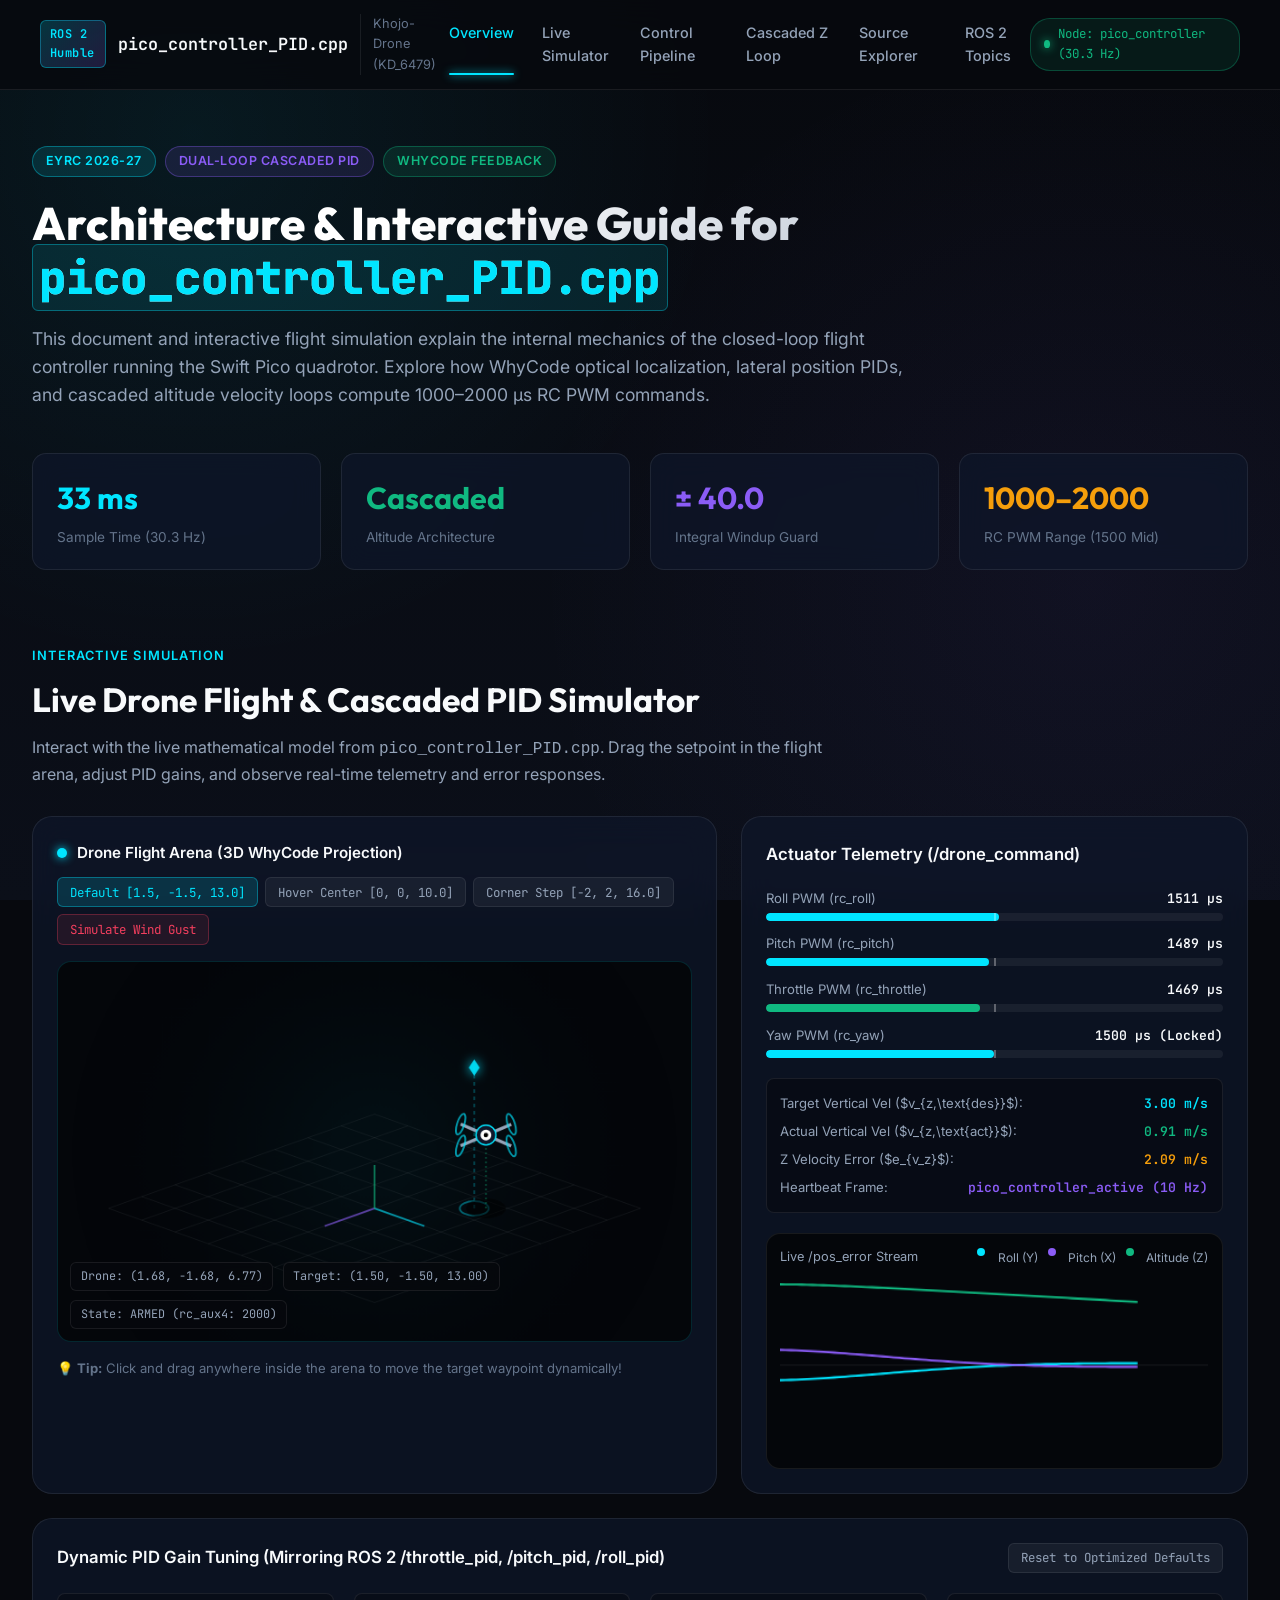
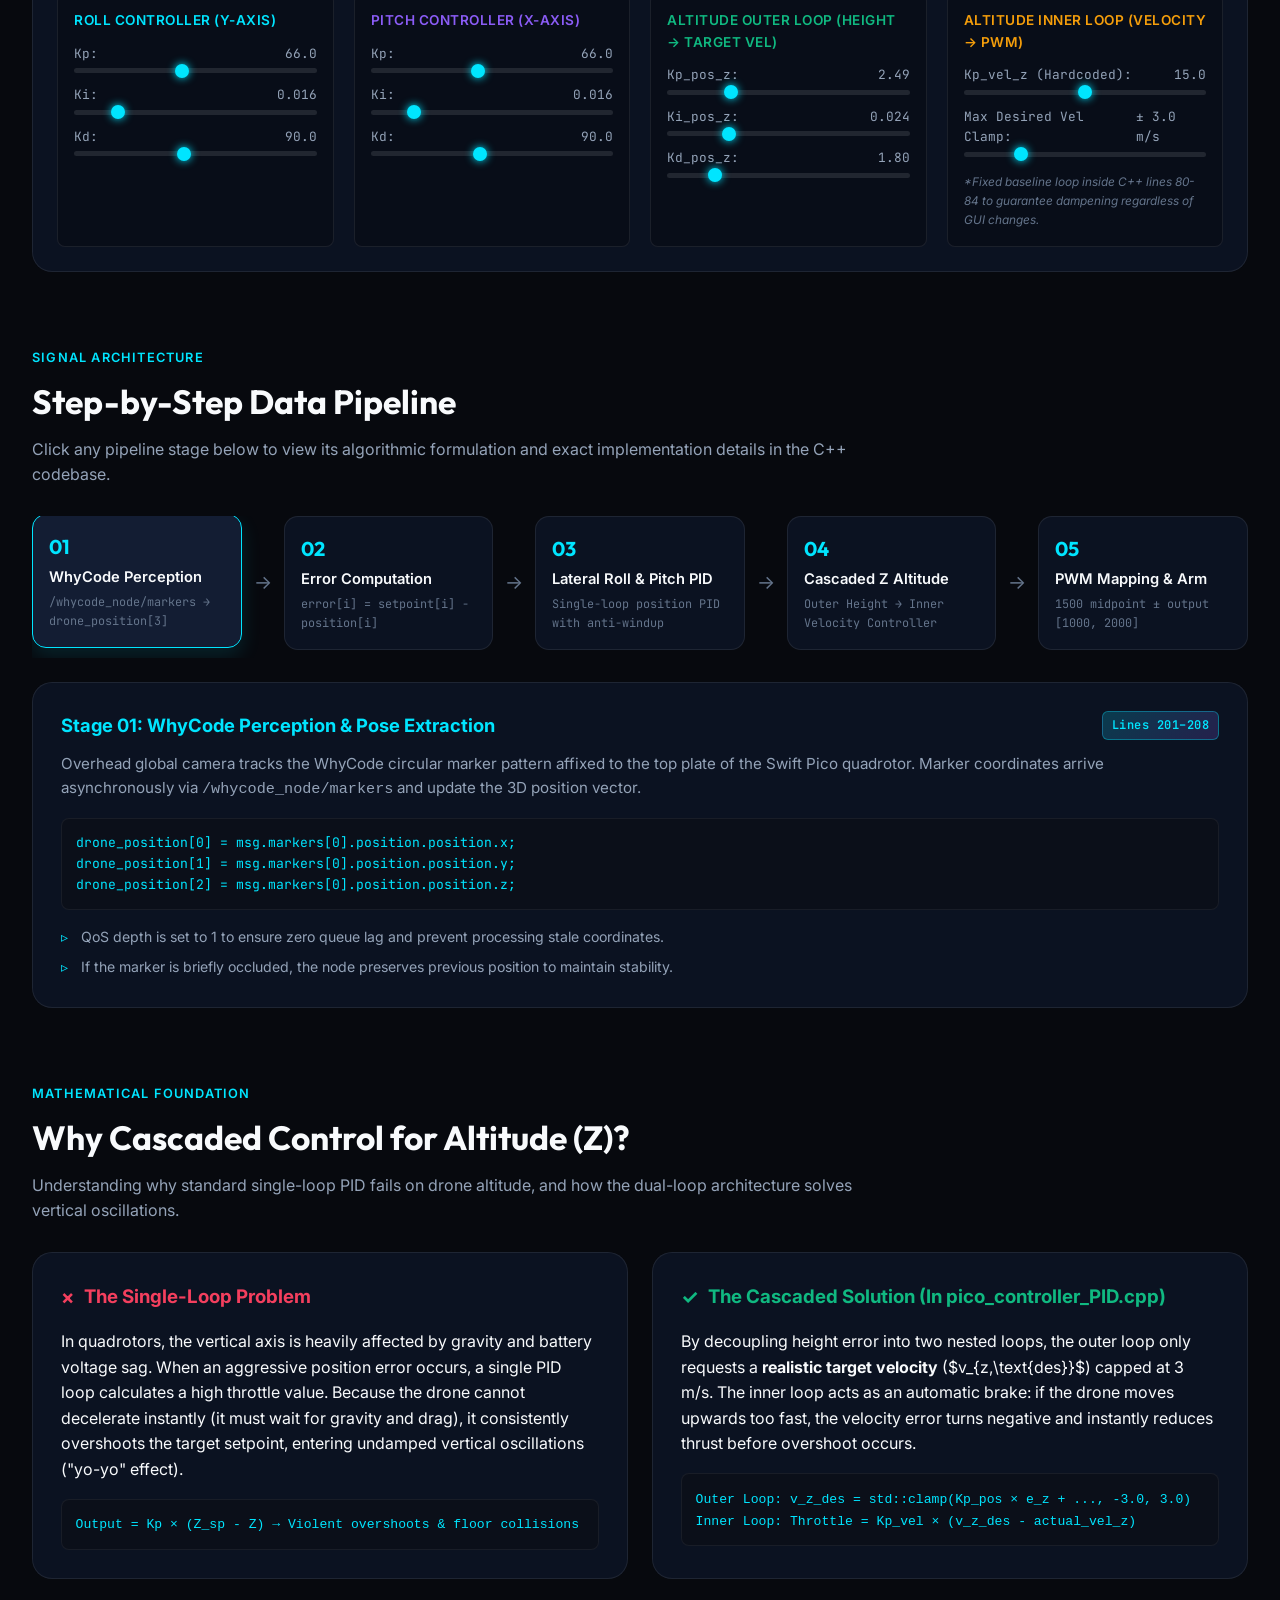
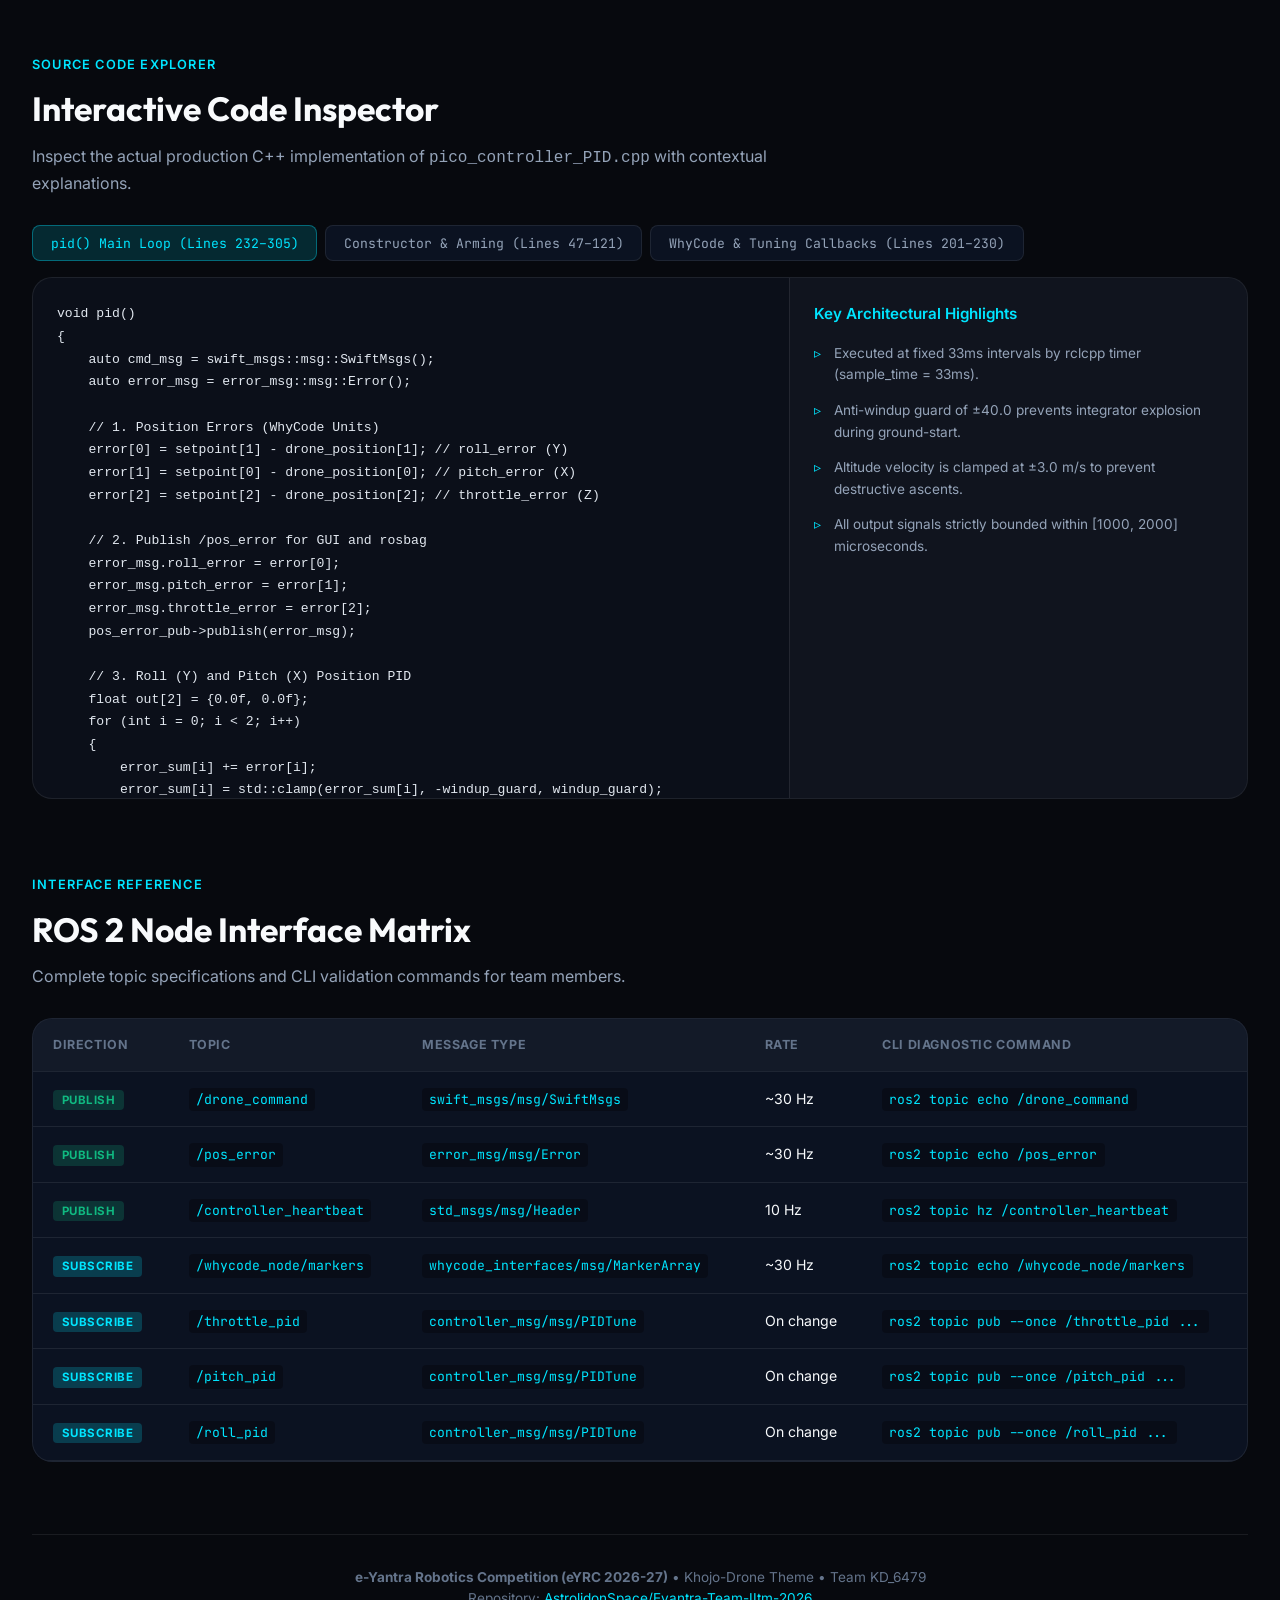
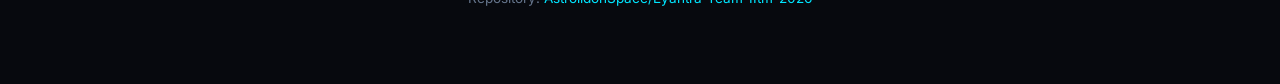
==== docs/index.html @ 92ed6fa3 "docs: add interactive architecture guide and flight simulator webpage" ====
<!DOCTYPE html>
<html lang="en">
<head>
    <meta charset="UTF-8">
    <meta name="viewport" content="width=device-width, initial-scale=1.0">
    <meta name="description" content="Interactive architecture breakdown and live flight simulation for pico_controller_PID.cpp - e-Yantra Khojo Drone theme">
    <title>pico_controller_PID.cpp — Architecture & Interactive Simulator</title>
    <link rel="preconnect" href="https://fonts.googleapis.com">
    <link rel="preconnect" href="https://fonts.gstatic.com" crossorigin>
    <link href="https://fonts.googleapis.com/css2?family=Inter:wght@300;400;500;600;700&family=JetBrains+Mono:wght@400;500;600&family=Outfit:wght@400;500;600;700;800&display=swap" rel="stylesheet">
    <link rel="stylesheet" href="style.css">
</head>
<body>
    <!-- Top Navigation -->
    <header class="navbar" id="main-nav">
        <div class="nav-brand">
            <span class="brand-badge">ROS 2 Humble</span>
            <span class="brand-title">pico_controller_PID.cpp</span>
            <span class="brand-sub">Khojo-Drone (KD_6479)</span>
        </div>
        <nav class="nav-links">
            <a href="#overview" class="nav-link active">Overview</a>
            <a href="#simulator" class="nav-link">Live Simulator</a>
            <a href="#pipeline" class="nav-link">Control Pipeline</a>
            <a href="#cascaded" class="nav-link">Cascaded Z Loop</a>
            <a href="#code" class="nav-link">Source Explorer</a>
            <a href="#topics" class="nav-link">ROS 2 Topics</a>
        </nav>
        <div class="nav-status">
            <span class="status-dot"></span>
            <span class="status-text">Node: pico_controller (30.3 Hz)</span>
        </div>
    </header>

    <main class="content-container">
        <!-- Hero Section -->
        <section class="hero-section" id="overview">
            <div class="hero-tagline">
                <span class="pill pill-cyan">eYRC 2026-27</span>
                <span class="pill pill-purple">Dual-Loop Cascaded PID</span>
                <span class="pill pill-emerald">WhyCode Feedback</span>
            </div>
            <h1 class="hero-heading">Architecture & Interactive Guide for <code class="code-highlight">pico_controller_PID.cpp</code></h1>
            <p class="hero-desc">
                This document and interactive flight simulation explain the internal mechanics of the closed-loop flight controller running the Swift Pico quadrotor. Explore how WhyCode optical localization, lateral position PIDs, and cascaded altitude velocity loops compute 1000–2000 µs RC PWM commands.
            </p>
            <div class="stat-grid">
                <div class="stat-card">
                    <div class="stat-val text-cyan">33 ms</div>
                    <div class="stat-lbl">Sample Time (30.3 Hz)</div>
                </div>
                <div class="stat-card">
                    <div class="stat-val text-emerald">Cascaded</div>
                    <div class="stat-lbl">Altitude Architecture</div>
                </div>
                <div class="stat-card">
                    <div class="stat-val text-purple">&plusmn; 40.0</div>
                    <div class="stat-lbl">Integral Windup Guard</div>
                </div>
                <div class="stat-card">
                    <div class="stat-val text-amber">1000–2000</div>
                    <div class="stat-lbl">RC PWM Range (1500 Mid)</div>
                </div>
            </div>
        </section>

        <!-- Interactive Simulator Section -->
        <section class="sim-section" id="simulator">
            <div class="section-header">
                <span class="section-badge">Interactive Simulation</span>
                <h2>Live Drone Flight & Cascaded PID Simulator</h2>
                <p>Interact with the live mathematical model from <code>pico_controller_PID.cpp</code>. Drag the setpoint in the flight arena, adjust PID gains, and observe real-time telemetry and error responses.</p>
            </div>

            <div class="sim-grid">
                <!-- Flight Canvas Area -->
                <div class="sim-view-card">
                    <div class="sim-view-header">
                        <div class="view-title">
                            <span class="pulse-icon"></span>
                            <span>Drone Flight Arena (3D WhyCode Projection)</span>
                        </div>
                        <div class="view-presets">
                            <button class="btn-preset active" id="preset-default">Default [1.5, -1.5, 13.0]</button>
                            <button class="btn-preset" id="preset-hover">Hover Center [0, 0, 10.0]</button>
                            <button class="btn-preset" id="preset-step">Corner Step [-2, 2, 16.0]</button>
                            <button class="btn-preset btn-disturb" id="btn-disturb">Simulate Wind Gust</button>
                        </div>
                    </div>
                    <div class="canvas-wrapper">
                        <canvas id="flightCanvas" width="700" height="420"></canvas>
                        <div class="canvas-overlay">
                            <div class="overlay-tag" id="overlay-pos">Drone: (0.00, 0.00, 0.00)</div>
                            <div class="overlay-tag" id="overlay-sp">Target: (1.50, -1.50, 13.00)</div>
                            <div class="overlay-tag" id="overlay-status">State: ARMED (rc_aux4: 2000)</div>
                        </div>
                    </div>
                    <div class="sim-footer-notes">
                        <span>💡 <strong>Tip:</strong> Click and drag anywhere inside the arena to move the target waypoint dynamically!</span>
                    </div>
                </div>

                <!-- Live Telemetry & RC Output -->
                <div class="sim-telemetry-card">
                    <h3>Actuator Telemetry (/drone_command)</h3>
                    <div class="rc-meters">
                        <div class="rc-item">
                            <div class="rc-label">
                                <span>Roll PWM (rc_roll)</span>
                                <span class="rc-value" id="val-rc-roll">1500 µs</span>
                            </div>
                            <div class="rc-bar-bg"><div class="rc-bar-fill" id="bar-rc-roll" style="width: 50%;"></div><div class="rc-center-mark"></div></div>
                        </div>
                        <div class="rc-item">
                            <div class="rc-label">
                                <span>Pitch PWM (rc_pitch)</span>
                                <span class="rc-value" id="val-rc-pitch">1500 µs</span>
                            </div>
                            <div class="rc-bar-bg"><div class="rc-bar-fill" id="bar-rc-pitch" style="width: 50%;"></div><div class="rc-center-mark"></div></div>
                        </div>
                        <div class="rc-item">
                            <div class="rc-label">
                                <span>Throttle PWM (rc_throttle)</span>
                                <span class="rc-value" id="val-rc-throttle">1500 µs</span>
                            </div>
                            <div class="rc-bar-bg"><div class="rc-bar-fill bg-emerald" id="bar-rc-throttle" style="width: 50%;"></div><div class="rc-center-mark"></div></div>
                        </div>
                        <div class="rc-item">
                            <div class="rc-label">
                                <span>Yaw PWM (rc_yaw)</span>
                                <span class="rc-value">1500 µs (Locked)</span>
                            </div>
                            <div class="rc-bar-bg"><div class="rc-bar-fill" style="width: 50%;"></div><div class="rc-center-mark"></div></div>
                        </div>
                    </div>

                    <div class="telemetry-readout">
                        <div class="tel-row">
                            <span class="tel-name">Target Vertical Vel ($v_{z,\text{des}}$):</span>
                            <span class="tel-data text-cyan" id="tel-des-vel">0.00 m/s</span>
                        </div>
                        <div class="tel-row">
                            <span class="tel-name">Actual Vertical Vel ($v_{z,\text{act}}$):</span>
                            <span class="tel-data text-emerald" id="tel-act-vel">0.00 m/s</span>
                        </div>
                        <div class="tel-row">
                            <span class="tel-name">Z Velocity Error ($e_{v_z}$):</span>
                            <span class="tel-data text-amber" id="tel-vel-err">0.00 m/s</span>
                        </div>
                        <div class="tel-row">
                            <span class="tel-name">Heartbeat Frame:</span>
                            <span class="tel-data text-purple">pico_controller_active (10 Hz)</span>
                        </div>
                    </div>

                    <!-- Live /pos_error Chart -->
                    <div class="chart-wrapper">
                        <div class="chart-header">
                            <span>Live /pos_error Stream</span>
                            <div class="chart-legend">
                                <span class="legend-dot dot-roll"></span> Roll (Y)
                                <span class="legend-dot dot-pitch"></span> Pitch (X)
                                <span class="legend-dot dot-alt"></span> Altitude (Z)
                            </div>
                        </div>
                        <canvas id="errorChart" width="360" height="150"></canvas>
                    </div>
                </div>
            </div>

            <!-- Gain Tuning Controls -->
            <div class="tuning-card">
                <div class="tuning-header">
                    <h3>Dynamic PID Gain Tuning (Mirroring ROS 2 /throttle_pid, /pitch_pid, /roll_pid)</h3>
                    <button class="btn-preset" id="btn-reset-gains">Reset to Optimized Defaults</button>
                </div>
                <div class="gain-grid">
                    <!-- Roll Gains -->
                    <div class="gain-group">
                        <div class="group-title text-cyan">Roll Controller (Y-Axis)</div>
                        <div class="slider-row">
                            <label>Kp: <span id="lbl-kp-roll">66.0</span></label>
                            <input type="range" id="slider-kp-roll" min="0" max="150" step="1" value="66">
                        </div>
                        <div class="slider-row">
                            <label>Ki: <span id="lbl-ki-roll">0.016</span></label>
                            <input type="range" id="slider-ki-roll" min="0" max="0.1" step="0.002" value="0.016">
                        </div>
                        <div class="slider-row">
                            <label>Kd: <span id="lbl-kd-roll">90.0</span></label>
                            <input type="range" id="slider-kd-roll" min="0" max="200" step="1" value="90">
                        </div>
                    </div>

                    <!-- Pitch Gains -->
                    <div class="gain-group">
                        <div class="group-title text-purple">Pitch Controller (X-Axis)</div>
                        <div class="slider-row">
                            <label>Kp: <span id="lbl-kp-pitch">66.0</span></label>
                            <input type="range" id="slider-kp-pitch" min="0" max="150" step="1" value="66">
                        </div>
                        <div class="slider-row">
                            <label>Ki: <span id="lbl-ki-pitch">0.016</span></label>
                            <input type="range" id="slider-ki-pitch" min="0" max="0.1" step="0.002" value="0.016">
                        </div>
                        <div class="slider-row">
                            <label>Kd: <span id="lbl-kd-pitch">90.0</span></label>
                            <input type="range" id="slider-kd-pitch" min="0" max="200" step="1" value="90">
                        </div>
                    </div>

                    <!-- Cascaded Throttle Outer Gains -->
                    <div class="gain-group">
                        <div class="group-title text-emerald">Altitude Outer Loop (Height &rarr; Target Vel)</div>
                        <div class="slider-row">
                            <label>Kp_pos_z: <span id="lbl-kp-posz">2.49</span></label>
                            <input type="range" id="slider-kp-posz" min="0" max="10" step="0.05" value="2.49">
                        </div>
                        <div class="slider-row">
                            <label>Ki_pos_z: <span id="lbl-ki-posz">0.024</span></label>
                            <input type="range" id="slider-ki-posz" min="0" max="0.1" step="0.002" value="0.024">
                        </div>
                        <div class="slider-row">
                            <label>Kd_pos_z: <span id="lbl-kd-posz">1.80</span></label>
                            <input type="range" id="slider-kd-posz" min="0" max="10" step="0.05" value="1.80">
                        </div>
                    </div>

                    <!-- Cascaded Throttle Inner Baseline -->
                    <div class="gain-group">
                        <div class="group-title text-amber">Altitude Inner Loop (Velocity &rarr; PWM)</div>
                        <div class="slider-row">
                            <label>Kp_vel_z (Hardcoded): <span>15.0</span></label>
                            <input type="range" min="0" max="30" step="1" value="15" disabled>
                        </div>
                        <div class="slider-row">
                            <label>Max Desired Vel Clamp: <span>&plusmn; 3.0 m/s</span></label>
                            <input type="range" min="1" max="10" step="0.5" value="3" disabled>
                        </div>
                        <div class="slider-hint">
                            *Fixed baseline loop inside C++ lines 80-84 to guarantee dampening regardless of GUI changes.
                        </div>
                    </div>
                </div>
            </div>
        </section>

        <!-- Pipeline Architecture Section -->
        <section class="pipeline-section" id="pipeline">
            <div class="section-header">
                <span class="section-badge">Signal Architecture</span>
                <h2>Step-by-Step Data Pipeline</h2>
                <p>Click any pipeline stage below to view its algorithmic formulation and exact implementation details in the C++ codebase.</p>
            </div>

            <div class="pipeline-flow">
                <div class="pipe-step active" data-target="pipe-whycode">
                    <div class="step-num">01</div>
                    <div class="step-title">WhyCode Perception</div>
                    <div class="step-desc">/whycode_node/markers &rarr; drone_position[3]</div>
                </div>
                <div class="pipe-arrow">&rarr;</div>
                <div class="pipe-step" data-target="pipe-error">
                    <div class="step-num">02</div>
                    <div class="step-title">Error Computation</div>
                    <div class="step-desc">error[i] = setpoint[i] - position[i]</div>
                </div>
                <div class="pipe-arrow">&rarr;</div>
                <div class="pipe-step" data-target="pipe-lateral">
                    <div class="step-num">03</div>
                    <div class="step-title">Lateral Roll & Pitch PID</div>
                    <div class="step-desc">Single-loop position PID with anti-windup</div>
                </div>
                <div class="pipe-arrow">&rarr;</div>
                <div class="pipe-step" data-target="pipe-cascaded">
                    <div class="step-num">04</div>
                    <div class="step-title">Cascaded Z Altitude</div>
                    <div class="step-desc">Outer Height &rarr; Inner Velocity Controller</div>
                </div>
                <div class="pipe-arrow">&rarr;</div>
                <div class="pipe-step" data-target="pipe-pwm">
                    <div class="step-num">05</div>
                    <div class="step-title">PWM Mapping & Arm</div>
                    <div class="step-desc">1500 midpoint &plusmn; output [1000, 2000]</div>
                </div>
            </div>

            <!-- Dynamic Pipeline Detail Card -->
            <div class="pipe-detail-box" id="pipeline-detail-content">
                <!-- Dynamically swapped via JS -->
            </div>
        </section>

        <!-- Deep Dive: Cascaded Control -->
        <section class="cascaded-section" id="cascaded">
            <div class="section-header">
                <span class="section-badge">Mathematical Foundation</span>
                <h2>Why Cascaded Control for Altitude (Z)?</h2>
                <p>Understanding why standard single-loop PID fails on drone altitude, and how the dual-loop architecture solves vertical oscillations.</p>
            </div>

            <div class="cascaded-grid">
                <div class="theory-card">
                    <div class="theory-header text-rose">
                        <span class="theory-icon">&times;</span>
                        <h3>The Single-Loop Problem</h3>
                    </div>
                    <p>In quadrotors, the vertical axis is heavily affected by gravity and battery voltage sag. When an aggressive position error occurs, a single PID loop calculates a high throttle value. Because the drone cannot decelerate instantly (it must wait for gravity and drag), it consistently overshoots the target setpoint, entering undamped vertical oscillations ("yo-yo" effect).</p>
                    <div class="formula-box">
                        <code>Output = Kp &times; (Z_sp - Z) &rarr; Violent overshoots & floor collisions</code>
                    </div>
                </div>

                <div class="theory-card">
                    <div class="theory-header text-emerald">
                        <span class="theory-icon">&check;</span>
                        <h3>The Cascaded Solution (In pico_controller_PID.cpp)</h3>
                    </div>
                    <p>By decoupling height error into two nested loops, the outer loop only requests a <strong>realistic target velocity</strong> ($v_{z,\text{des}}$) capped at 3 m/s. The inner loop acts as an automatic brake: if the drone moves upwards too fast, the velocity error turns negative and instantly reduces thrust before overshoot occurs.</p>
                    <div class="formula-box">
                        <code>Outer Loop: v_z_des = std::clamp(Kp_pos &times; e_z + ..., -3.0, 3.0)</code><br>
                        <code>Inner Loop: Throttle = Kp_vel &times; (v_z_des - actual_vel_z)</code>
                    </div>
                </div>
            </div>
        </section>

        <!-- Code Explorer Section -->
        <section class="code-section" id="code">
            <div class="section-header">
                <span class="section-badge">Source Code Explorer</span>
                <h2>Interactive Code Inspector</h2>
                <p>Inspect the actual production C++ implementation of <code>pico_controller_PID.cpp</code> with contextual explanations.</p>
            </div>

            <div class="code-tabs">
                <button class="code-tab active" data-tab="tab-pid">pid() Main Loop (Lines 232–305)</button>
                <button class="code-tab" data-tab="tab-init">Constructor & Arming (Lines 47–121)</button>
                <button class="code-tab" data-tab="tab-subs">WhyCode & Tuning Callbacks (Lines 201–230)</button>
            </div>

            <div class="code-viewer-container">
                <div class="code-display" id="code-snippet-box">
                    <pre><code class="language-cpp" id="code-content"></code></pre>
                </div>
                <div class="code-notes" id="code-notes-box">
                    <h4>Key Architectural Highlights</h4>
                    <ul id="code-notes-list"></ul>
                </div>
            </div>
        </section>

        <!-- ROS 2 Interface Matrix -->
        <section class="topics-section" id="topics">
            <div class="section-header">
                <span class="section-badge">Interface Reference</span>
                <h2>ROS 2 Node Interface Matrix</h2>
                <p>Complete topic specifications and CLI validation commands for team members.</p>
            </div>

            <div class="table-card">
                <table class="topics-table">
                    <thead>
                        <tr>
                            <th>Direction</th>
                            <th>Topic</th>
                            <th>Message Type</th>
                            <th>Rate</th>
                            <th>CLI Diagnostic Command</th>
                        </tr>
                    </thead>
                    <tbody>
                        <tr>
                            <td><span class="tag tag-pub">PUBLISH</span></td>
                            <td><code>/drone_command</code></td>
                            <td><code>swift_msgs/msg/SwiftMsgs</code></td>
                            <td>~30 Hz</td>
                            <td><code>ros2 topic echo /drone_command</code></td>
                        </tr>
                        <tr>
                            <td><span class="tag tag-pub">PUBLISH</span></td>
                            <td><code>/pos_error</code></td>
                            <td><code>error_msg/msg/Error</code></td>
                            <td>~30 Hz</td>
                            <td><code>ros2 topic echo /pos_error</code></td>
                        </tr>
                        <tr>
                            <td><span class="tag tag-pub">PUBLISH</span></td>
                            <td><code>/controller_heartbeat</code></td>
                            <td><code>std_msgs/msg/Header</code></td>
                            <td>10 Hz</td>
                            <td><code>ros2 topic hz /controller_heartbeat</code></td>
                        </tr>
                        <tr>
                            <td><span class="tag tag-sub">SUBSCRIBE</span></td>
                            <td><code>/whycode_node/markers</code></td>
                            <td><code>whycode_interfaces/msg/MarkerArray</code></td>
                            <td>~30 Hz</td>
                            <td><code>ros2 topic echo /whycode_node/markers</code></td>
                        </tr>
                        <tr>
                            <td><span class="tag tag-sub">SUBSCRIBE</span></td>
                            <td><code>/throttle_pid</code></td>
                            <td><code>controller_msg/msg/PIDTune</code></td>
                            <td>On change</td>
                            <td><code>ros2 topic pub --once /throttle_pid ...</code></td>
                        </tr>
                        <tr>
                            <td><span class="tag tag-sub">SUBSCRIBE</span></td>
                            <td><code>/pitch_pid</code></td>
                            <td><code>controller_msg/msg/PIDTune</code></td>
                            <td>On change</td>
                            <td><code>ros2 topic pub --once /pitch_pid ...</code></td>
                        </tr>
                        <tr>
                            <td><span class="tag tag-sub">SUBSCRIBE</span></td>
                            <td><code>/roll_pid</code></td>
                            <td><code>controller_msg/msg/PIDTune</code></td>
                            <td>On change</td>
                            <td><code>ros2 topic pub --once /roll_pid ...</code></td>
                        </tr>
                    </tbody>
                </table>
            </div>
        </section>

        <!-- Footer -->
        <footer class="doc-footer">
            <div class="footer-content">
                <p><strong>e-Yantra Robotics Competition (eYRC 2026-27)</strong> &bull; Khojo-Drone Theme &bull; Team KD_6479</p>
                <p>Repository: <a href="https://github.com/AstrolidonSpace/Eyantra-Team-IItm-2026" target="_blank">AstrolidonSpace/Eyantra-Team-IItm-2026</a></p>
            </div>
        </footer>
    </main>

    <script src="app.js"></script>
</body>
</html>
---- docs/style.css ----
/* ========================================================
   pico_controller_PID.cpp Architecture & Simulator Stylesheet
   Modern Aerospace / Cyber Dark Aesthetic
   ======================================================== */

:root {
    --bg-primary: #07090e;
    --bg-secondary: #0d121d;
    --bg-card: rgba(15, 23, 42, 0.72);
    --bg-card-hover: rgba(22, 33, 58, 0.85);
    --border-card: rgba(255, 255, 255, 0.08);
    --border-glow: rgba(0, 229, 255, 0.25);

    --cyan: #00e5ff;
    --cyan-glow: rgba(0, 229, 255, 0.35);
    --emerald: #10b981;
    --emerald-glow: rgba(16, 185, 129, 0.35);
    --purple: #8b5cf6;
    --purple-glow: rgba(139, 92, 246, 0.35);
    --amber: #f59e0b;
    --rose: #f43f5e;

    --text-primary: #f8fafc;
    --text-secondary: #94a3b8;
    --text-muted: #64748b;
    --code-bg: #0b0f19;

    --radius-sm: 8px;
    --radius-md: 14px;
    --radius-lg: 20px;
    --transition: all 0.25s cubic-bezier(0.4, 0, 0.2, 1);
}

*, *::before, *::after {
    box-sizing: border-box;
    margin: 0;
    padding: 0;
}

html {
    scroll-behavior: smooth;
}

body {
    background-color: var(--bg-primary);
    background-image: 
        radial-gradient(circle at 15% 15%, rgba(0, 229, 255, 0.07) 0%, transparent 40%),
        radial-gradient(circle at 85% 65%, rgba(139, 92, 246, 0.06) 0%, transparent 45%),
        linear-gradient(180deg, #07090e 0%, #0b0f19 100%);
    background-attachment: fixed;
    color: var(--text-primary);
    font-family: 'Inter', -apple-system, BlinkMacSystemFont, sans-serif;
    line-height: 1.6;
    -webkit-font-smoothing: antialiased;
}

/* Navbar */
.navbar {
    position: sticky;
    top: 0;
    z-index: 1000;
    display: flex;
    align-items: center;
    justify-content: space-between;
    padding: 0.85rem 2.5rem;
    background: rgba(7, 9, 14, 0.82);
    backdrop-filter: blur(16px);
    border-bottom: 1px solid var(--border-card);
}

.nav-brand {
    display: flex;
    align-items: center;
    gap: 0.75rem;
}

.brand-badge {
    background: linear-gradient(135deg, rgba(0, 229, 255, 0.2), rgba(139, 92, 246, 0.2));
    border: 1px solid var(--cyan-glow);
    color: var(--cyan);
    font-family: 'JetBrains Mono', monospace;
    font-size: 0.75rem;
    font-weight: 600;
    padding: 0.25rem 0.55rem;
    border-radius: 6px;
    letter-spacing: 0.5px;
}

.brand-title {
    font-family: 'JetBrains Mono', monospace;
    font-size: 1.05rem;
    font-weight: 600;
    color: var(--text-primary);
}

.brand-sub {
    font-size: 0.8rem;
    color: var(--text-muted);
    border-left: 1px solid var(--border-card);
    padding-left: 0.75rem;
}

.nav-links {
    display: flex;
    gap: 1.75rem;
}

.nav-link {
    color: var(--text-secondary);
    text-decoration: none;
    font-size: 0.9rem;
    font-weight: 500;
    transition: var(--transition);
    position: relative;
    padding: 0.25rem 0;
}

.nav-link:hover, .nav-link.active {
    color: var(--cyan);
}

.nav-link.active::after {
    content: '';
    position: absolute;
    bottom: -4px;
    left: 0;
    right: 0;
    height: 2px;
    background: var(--cyan);
    border-radius: 2px;
    box-shadow: 0 0 8px var(--cyan);
}

.nav-status {
    display: flex;
    align-items: center;
    gap: 0.5rem;
    background: rgba(16, 185, 129, 0.1);
    border: 1px solid rgba(16, 185, 129, 0.3);
    padding: 0.35rem 0.8rem;
    border-radius: 20px;
    font-family: 'JetBrains Mono', monospace;
    font-size: 0.78rem;
    color: var(--emerald);
}

.status-dot {
    width: 8px;
    height: 8px;
    background: var(--emerald);
    border-radius: 50%;
    box-shadow: 0 0 10px var(--emerald);
    animation: pulse 2s infinite;
}

@keyframes pulse {
    0% { transform: scale(0.95); opacity: 0.8; }
    50% { transform: scale(1.2); opacity: 1; }
    100% { transform: scale(0.95); opacity: 0.8; }
}

/* Main Container */
.content-container {
    max-width: 1380px;
    margin: 0 auto;
    padding: 2.5rem 2rem 5rem;
    display: flex;
    flex-direction: column;
    gap: 4.5rem;
}

/* Typography & Hero */
.hero-section {
    display: flex;
    flex-direction: column;
    gap: 1.25rem;
    padding-top: 1rem;
}

.hero-tagline {
    display: flex;
    gap: 0.6rem;
    flex-wrap: wrap;
}

.pill {
    font-size: 0.78rem;
    font-weight: 600;
    padding: 0.3rem 0.8rem;
    border-radius: 999px;
    letter-spacing: 0.5px;
    text-transform: uppercase;
}

.pill-cyan { background: rgba(0, 229, 255, 0.12); color: var(--cyan); border: 1px solid var(--cyan-glow); }
.pill-purple { background: rgba(139, 92, 246, 0.12); color: var(--purple); border: 1px solid var(--purple-glow); }
.pill-emerald { background: rgba(16, 185, 129, 0.12); color: var(--emerald); border: 1px solid var(--emerald-glow); }

.hero-heading {
    font-family: 'Outfit', sans-serif;
    font-size: 2.85rem;
    font-weight: 800;
    line-height: 1.18;
    background: linear-gradient(135deg, #ffffff 30%, #94a3b8 100%);
    -webkit-background-clip: text;
    -webkit-text-fill-color: transparent;
}

.code-highlight {
    font-family: 'JetBrains Mono', monospace;
    background: rgba(0, 229, 255, 0.1);
    -webkit-text-fill-color: var(--cyan);
    padding: 0.1rem 0.4rem;
    border-radius: 6px;
    border: 1px solid var(--cyan-glow);
}

.hero-desc {
    color: var(--text-secondary);
    font-size: 1.1rem;
    max-width: 900px;
}

.stat-grid {
    display: grid;
    grid-template-columns: repeat(auto-fit, minmax(210px, 1fr));
    gap: 1.25rem;
    margin-top: 1.5rem;
}

.stat-card {
    background: var(--bg-card);
    border: 1px solid var(--border-card);
    border-radius: var(--radius-md);
    padding: 1.25rem 1.5rem;
    backdrop-filter: blur(14px);
    transition: var(--transition);
}

.stat-card:hover {
    transform: translateY(-3px);
    border-color: var(--border-glow);
    box-shadow: 0 10px 25px rgba(0, 0, 0, 0.4);
}

.stat-val {
    font-family: 'Outfit', sans-serif;
    font-size: 1.9rem;
    font-weight: 700;
}

.stat-lbl {
    color: var(--text-muted);
    font-size: 0.85rem;
    margin-top: 0.25rem;
}

.text-cyan { color: var(--cyan); }
.text-emerald { color: var(--emerald); }
.text-purple { color: var(--purple); }
.text-amber { color: var(--amber); }
.text-rose { color: var(--rose); }

/* Section Header */
.section-header {
    margin-bottom: 1.75rem;
}

.section-badge {
    color: var(--cyan);
    font-size: 0.8rem;
    font-weight: 600;
    text-transform: uppercase;
    letter-spacing: 1.2px;
}

.section-header h2 {
    font-family: 'Outfit', sans-serif;
    font-size: 2.1rem;
    font-weight: 700;
    margin: 0.35rem 0 0.5rem;
}

.section-header p {
    color: var(--text-secondary);
    font-size: 1rem;
    max-width: 820px;
}

/* Simulator Section */
.sim-grid {
    display: grid;
    grid-template-columns: 1.35fr 1fr;
    gap: 1.5rem;
}

.sim-view-card {
    background: var(--bg-card);
    border: 1px solid var(--border-card);
    border-radius: var(--radius-lg);
    padding: 1.5rem;
    backdrop-filter: blur(16px);
    display: flex;
    flex-direction: column;
    gap: 1rem;
}

.sim-view-header {
    display: flex;
    justify-content: space-between;
    align-items: center;
    flex-wrap: wrap;
    gap: 0.75rem;
}

.view-title {
    display: flex;
    align-items: center;
    gap: 0.6rem;
    font-size: 0.95rem;
    font-weight: 600;
}

.pulse-icon {
    width: 10px;
    height: 10px;
    background: var(--cyan);
    border-radius: 50%;
    box-shadow: 0 0 10px var(--cyan);
    animation: pulse 1.5s infinite;
}

.view-presets {
    display: flex;
    gap: 0.45rem;
    flex-wrap: wrap;
}

.btn-preset {
    background: rgba(255, 255, 255, 0.05);
    border: 1px solid var(--border-card);
    color: var(--text-secondary);
    padding: 0.35rem 0.75rem;
    border-radius: 6px;
    font-size: 0.78rem;
    font-family: 'JetBrains Mono', monospace;
    cursor: pointer;
    transition: var(--transition);
}

.btn-preset:hover, .btn-preset.active {
    background: rgba(0, 229, 255, 0.15);
    color: var(--cyan);
    border-color: var(--cyan-glow);
}

.btn-disturb {
    background: rgba(244, 63, 94, 0.1);
    color: var(--rose);
    border-color: rgba(244, 63, 94, 0.3);
}

.btn-disturb:hover {
    background: rgba(244, 63, 94, 0.25);
    color: #fff;
    border-color: var(--rose);
}

.canvas-wrapper {
    position: relative;
    width: 100%;
    background: #04060a;
    border: 1px solid rgba(0, 229, 255, 0.15);
    border-radius: var(--radius-md);
    overflow: hidden;
}

#flightCanvas {
    display: block;
    width: 100%;
    height: auto;
    cursor: crosshair;
}

.canvas-overlay {
    position: absolute;
    bottom: 12px;
    left: 12px;
    display: flex;
    gap: 0.6rem;
    flex-wrap: wrap;
    pointer-events: none;
}

.overlay-tag {
    background: rgba(7, 9, 14, 0.85);
    backdrop-filter: blur(8px);
    border: 1px solid var(--border-card);
    padding: 0.25rem 0.6rem;
    border-radius: 6px;
    font-family: 'JetBrains Mono', monospace;
    font-size: 0.74rem;
    color: var(--text-secondary);
}

.sim-footer-notes {
    font-size: 0.82rem;
    color: var(--text-muted);
}

/* Telemetry & Output */
.sim-telemetry-card {
    background: var(--bg-card);
    border: 1px solid var(--border-card);
    border-radius: var(--radius-lg);
    padding: 1.5rem;
    backdrop-filter: blur(16px);
    display: flex;
    flex-direction: column;
    gap: 1.25rem;
}

.sim-telemetry-card h3 {
    font-size: 1.05rem;
    font-weight: 600;
}

.rc-meters {
    display: flex;
    flex-direction: column;
    gap: 0.8rem;
}

.rc-item {
    display: flex;
    flex-direction: column;
    gap: 0.25rem;
}

.rc-label {
    display: flex;
    justify-content: space-between;
    font-size: 0.82rem;
    color: var(--text-secondary);
}

.rc-value {
    font-family: 'JetBrains Mono', monospace;
    font-weight: 600;
    color: var(--text-primary);
}

.rc-bar-bg {
    position: relative;
    height: 8px;
    background: rgba(255, 255, 255, 0.06);
    border-radius: 4px;
    overflow: hidden;
}

.rc-bar-fill {
    height: 100%;
    background: var(--cyan);
    border-radius: 4px;
    transition: width 0.08s linear;
}

.rc-bar-fill.bg-emerald {
    background: var(--emerald);
}

.rc-center-mark {
    position: absolute;
    top: 0;
    bottom: 0;
    left: 50%;
    width: 2px;
    background: rgba(255, 255, 255, 0.3);
}

.telemetry-readout {
    background: rgba(0, 0, 0, 0.35);
    border: 1px solid var(--border-card);
    border-radius: var(--radius-sm);
    padding: 0.85rem;
    display: flex;
    flex-direction: column;
    gap: 0.45rem;
}

.tel-row {
    display: flex;
    justify-content: space-between;
    font-size: 0.82rem;
}

.tel-name {
    color: var(--text-secondary);
}

.tel-data {
    font-family: 'JetBrains Mono', monospace;
    font-weight: 600;
}

/* Error Chart */
.chart-wrapper {
    background: #04060a;
    border: 1px solid var(--border-card);
    border-radius: var(--radius-md);
    padding: 0.85rem;
    display: flex;
    flex-direction: column;
    gap: 0.5rem;
}

.chart-header {
    display: flex;
    justify-content: space-between;
    align-items: center;
    font-size: 0.8rem;
    color: var(--text-secondary);
}

.chart-legend {
    display: flex;
    gap: 0.6rem;
    font-size: 0.75rem;
}

.legend-dot {
    display: inline-block;
    width: 8px;
    height: 8px;
    border-radius: 50%;
    margin-right: 3px;
}

.dot-roll { background: var(--cyan); }
.dot-pitch { background: var(--purple); }
.dot-alt { background: var(--emerald); }

#errorChart {
    width: 100%;
    height: auto;
    display: block;
}

/* Tuning Card */
.tuning-card {
    background: var(--bg-card);
    border: 1px solid var(--border-card);
    border-radius: var(--radius-lg);
    padding: 1.5rem;
    backdrop-filter: blur(16px);
    margin-top: 1.5rem;
}

.tuning-header {
    display: flex;
    justify-content: space-between;
    align-items: center;
    margin-bottom: 1.25rem;
    flex-wrap: wrap;
    gap: 0.75rem;
}

.tuning-header h3 {
    font-size: 1.05rem;
    font-weight: 600;
}

.gain-grid {
    display: grid;
    grid-template-columns: repeat(auto-fit, minmax(260px, 1fr));
    gap: 1.25rem;
}

.gain-group {
    background: rgba(0, 0, 0, 0.25);
    border: 1px solid var(--border-card);
    border-radius: var(--radius-sm);
    padding: 1rem;
    display: flex;
    flex-direction: column;
    gap: 0.75rem;
}

.group-title {
    font-size: 0.85rem;
    font-weight: 600;
    text-transform: uppercase;
    letter-spacing: 0.5px;
}

.slider-row {
    display: flex;
    flex-direction: column;
    gap: 0.25rem;
}

.slider-row label {
    display: flex;
    justify-content: space-between;
    font-size: 0.8rem;
    color: var(--text-secondary);
    font-family: 'JetBrains Mono', monospace;
}

input[type="range"] {
    -webkit-appearance: none;
    appearance: none;
    width: 100%;
    height: 5px;
    background: rgba(255, 255, 255, 0.1);
    border-radius: 3px;
    outline: none;
}

input[type="range"]::-webkit-slider-thumb {
    -webkit-appearance: none;
    appearance: none;
    width: 14px;
    height: 14px;
    background: var(--cyan);
    border-radius: 50%;
    cursor: pointer;
    box-shadow: 0 0 8px var(--cyan);
    transition: var(--transition);
}

input[type="range"]::-webkit-slider-thumb:hover {
    transform: scale(1.25);
}

.slider-hint {
    font-size: 0.74rem;
    color: var(--text-muted);
    font-style: italic;
    margin-top: 0.25rem;
}

/* Pipeline Flow */
.pipeline-flow {
    display: flex;
    align-items: center;
    gap: 0.75rem;
    overflow-x: auto;
    padding-bottom: 0.5rem;
    margin-bottom: 1.5rem;
}

.pipe-step {
    flex: 1;
    min-width: 200px;
    background: var(--bg-card);
    border: 1px solid var(--border-card);
    border-radius: var(--radius-md);
    padding: 1rem;
    cursor: pointer;
    transition: var(--transition);
}

.pipe-step:hover, .pipe-step.active {
    background: var(--bg-card-hover);
    border-color: var(--cyan);
    transform: translateY(-2px);
    box-shadow: 0 8px 20px rgba(0, 229, 255, 0.12);
}

.step-num {
    font-family: 'Outfit', sans-serif;
    font-size: 1.25rem;
    font-weight: 700;
    color: var(--cyan);
}

.step-title {
    font-size: 0.92rem;
    font-weight: 600;
    margin: 0.2rem 0;
}

.step-desc {
    font-family: 'JetBrains Mono', monospace;
    font-size: 0.74rem;
    color: var(--text-muted);
}

.pipe-arrow {
    color: var(--text-muted);
    font-size: 1.2rem;
}

.pipe-detail-box {
    background: var(--bg-card);
    border: 1px solid var(--border-card);
    border-radius: var(--radius-lg);
    padding: 1.75rem;
    backdrop-filter: blur(16px);
}

/* Cascaded Theory */
.cascaded-grid {
    display: grid;
    grid-template-columns: 1fr 1fr;
    gap: 1.5rem;
}

.theory-card {
    background: var(--bg-card);
    border: 1px solid var(--border-card);
    border-radius: var(--radius-lg);
    padding: 1.75rem;
    backdrop-filter: blur(16px);
    display: flex;
    flex-direction: column;
    gap: 1rem;
}

.theory-header {
    display: flex;
    align-items: center;
    gap: 0.6rem;
}

.theory-icon {
    font-size: 1.25rem;
    font-weight: 700;
}

.formula-box {
    background: var(--code-bg);
    border: 1px solid rgba(255, 255, 255, 0.06);
    border-radius: var(--radius-sm);
    padding: 0.85rem;
    font-family: 'JetBrains Mono', monospace;
    font-size: 0.82rem;
    color: var(--cyan);
}

/* Code Inspector */
.code-tabs {
    display: flex;
    gap: 0.5rem;
    margin-bottom: 1rem;
    flex-wrap: wrap;
}

.code-tab {
    background: var(--bg-card);
    border: 1px solid var(--border-card);
    color: var(--text-secondary);
    padding: 0.55rem 1.1rem;
    border-radius: 8px;
    font-family: 'JetBrains Mono', monospace;
    font-size: 0.82rem;
    cursor: pointer;
    transition: var(--transition);
}

.code-tab:hover, .code-tab.active {
    background: rgba(0, 229, 255, 0.15);
    border-color: var(--cyan-glow);
    color: var(--cyan);
}

.code-viewer-container {
    display: grid;
    grid-template-columns: 1.6fr 1fr;
    gap: 1.5rem;
    background: var(--code-bg);
    border: 1px solid var(--border-card);
    border-radius: var(--radius-lg);
    overflow: hidden;
}

.code-display {
    padding: 1.5rem;
    overflow-x: auto;
    max-height: 520px;
}

pre {
    margin: 0;
    font-family: 'JetBrains Mono', monospace;
    font-size: 0.82rem;
    line-height: 1.65;
    color: #e2e8f0;
}

.code-notes {
    background: rgba(255, 255, 255, 0.02);
    border-left: 1px solid var(--border-card);
    padding: 1.5rem;
    display: flex;
    flex-direction: column;
    gap: 1rem;
}

.code-notes h4 {
    font-size: 0.95rem;
    font-weight: 600;
    color: var(--cyan);
}

.code-notes ul {
    list-style: none;
    display: flex;
    flex-direction: column;
    gap: 0.85rem;
    font-size: 0.85rem;
    color: var(--text-secondary);
}

.code-notes li {
    position: relative;
    padding-left: 1.25rem;
}

.code-notes li::before {
    content: '▹';
    position: absolute;
    left: 0;
    color: var(--cyan);
}

/* Table Card */
.table-card {
    background: var(--bg-card);
    border: 1px solid var(--border-card);
    border-radius: var(--radius-lg);
    overflow: hidden;
    backdrop-filter: blur(16px);
}

.topics-table {
    width: 100%;
    border-collapse: collapse;
    font-size: 0.88rem;
}

.topics-table th, .topics-table td {
    padding: 1rem 1.25rem;
    text-align: left;
    border-bottom: 1px solid var(--border-card);
}

.topics-table th {
    background: rgba(255, 255, 255, 0.03);
    color: var(--text-muted);
    font-size: 0.78rem;
    text-transform: uppercase;
    letter-spacing: 0.6px;
}

.topics-table td code {
    font-family: 'JetBrains Mono', monospace;
    font-size: 0.82rem;
    background: rgba(0, 0, 0, 0.3);
    padding: 0.2rem 0.45rem;
    border-radius: 4px;
    color: var(--cyan);
}

.tag {
    font-size: 0.72rem;
    font-weight: 700;
    padding: 0.2rem 0.55rem;
    border-radius: 4px;
    letter-spacing: 0.5px;
}

.tag-pub { background: rgba(16, 185, 129, 0.2); color: var(--emerald); }
.tag-sub { background: rgba(0, 229, 255, 0.2); color: var(--cyan); }

/* Footer */
.doc-footer {
    border-top: 1px solid var(--border-card);
    padding-top: 2rem;
    text-align: center;
    color: var(--text-muted);
    font-size: 0.85rem;
}

.doc-footer a {
    color: var(--cyan);
    text-decoration: none;
}

.doc-footer a:hover {
    text-decoration: underline;
}

/* Responsive */
@media (max-width: 1024px) {
    .sim-grid { grid-template-columns: 1fr; }
    .cascaded-grid { grid-template-columns: 1fr; }
    .code-viewer-container { grid-template-columns: 1fr; }
    .code-notes { border-left: none; border-top: 1px solid var(--border-card); }
}

@media (max-width: 768px) {
    .navbar { padding: 0.75rem 1rem; flex-direction: column; gap: 0.5rem; }
    .nav-links { gap: 1rem; flex-wrap: wrap; justify-content: center; }
    .hero-heading { font-size: 2rem; }
}
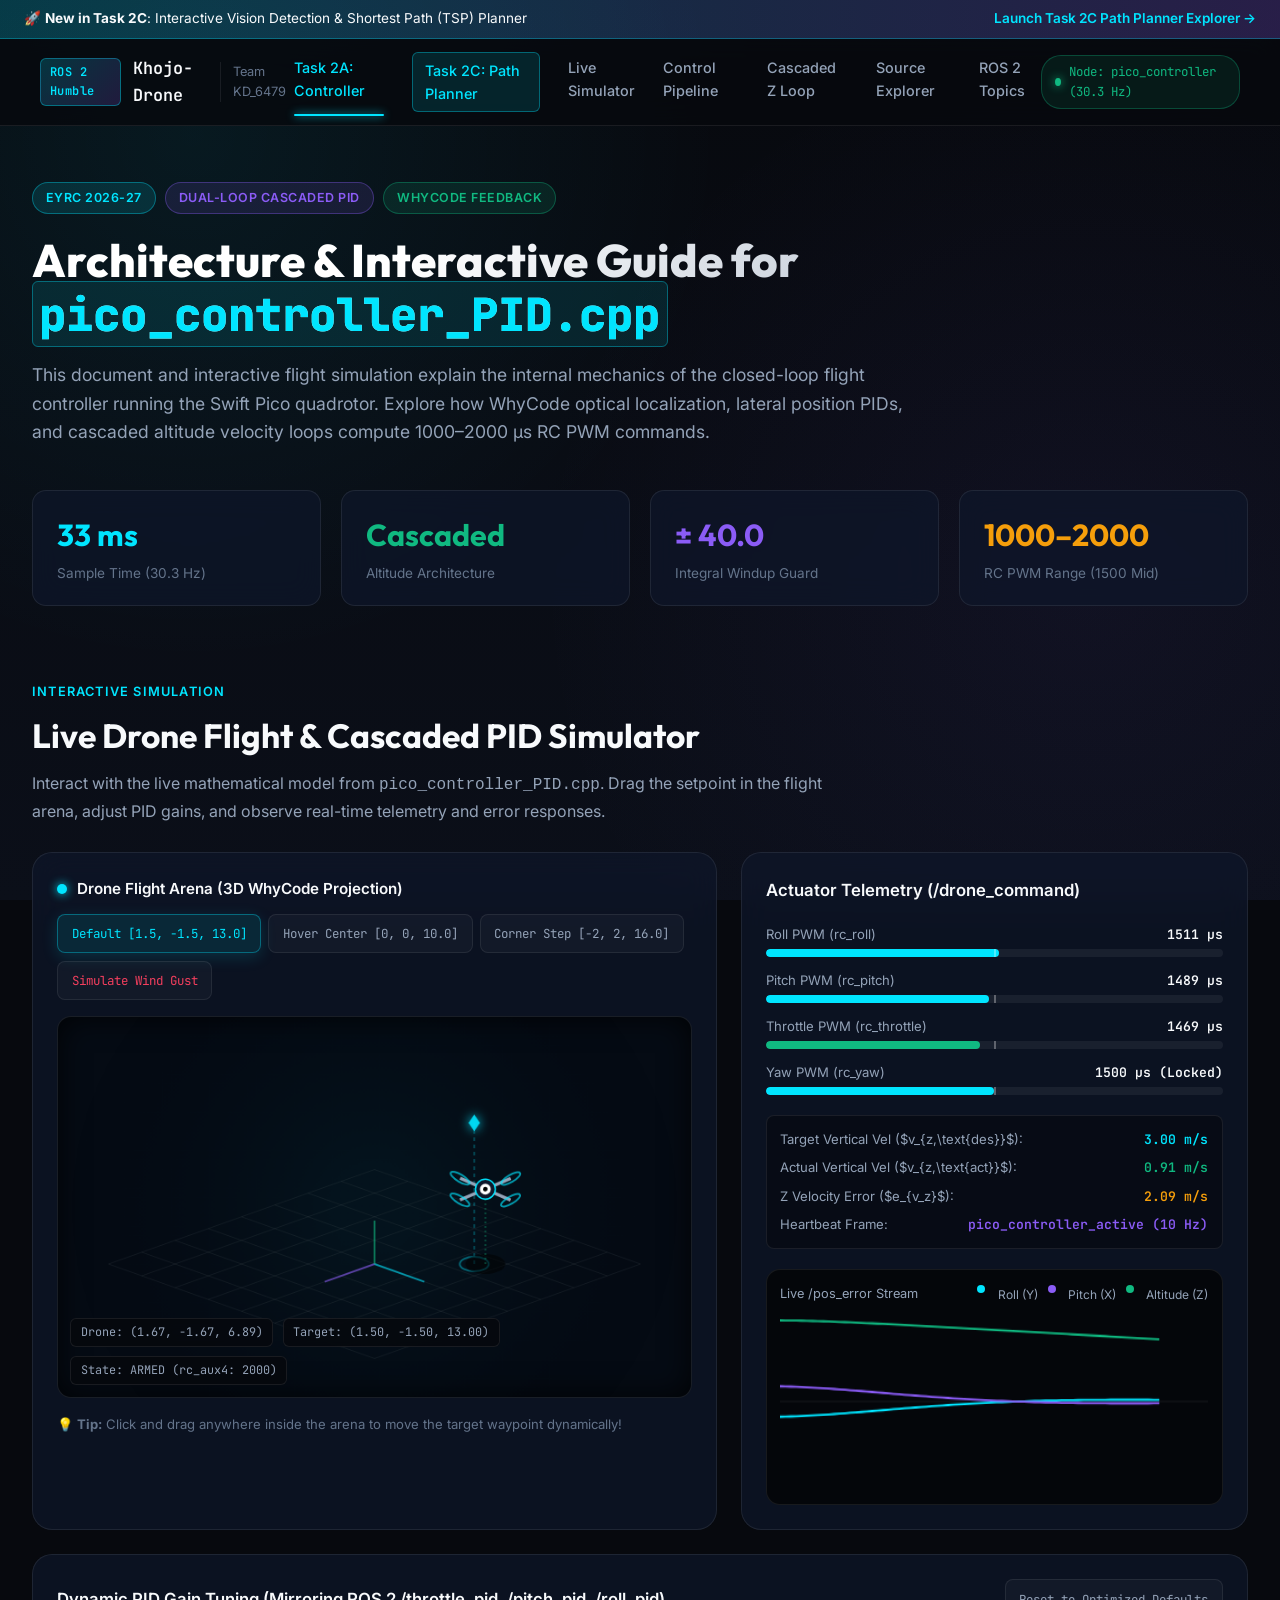
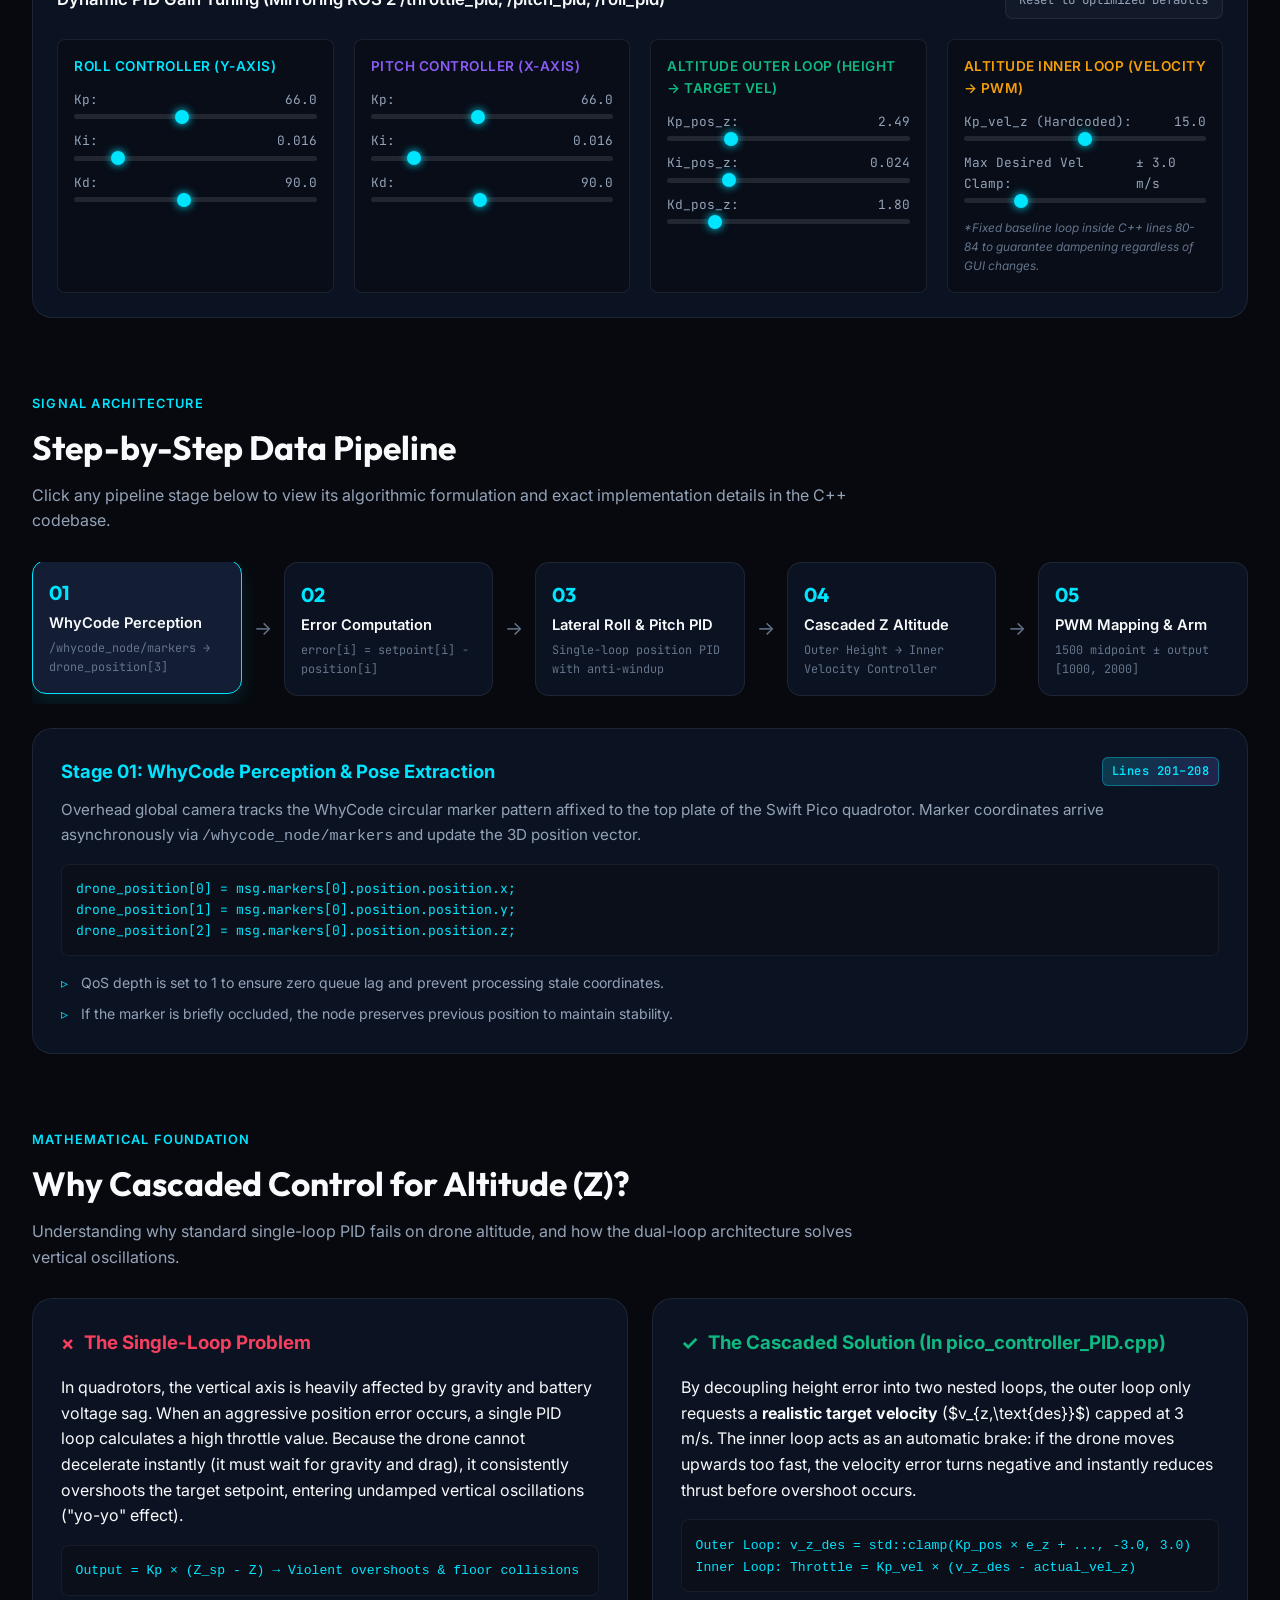
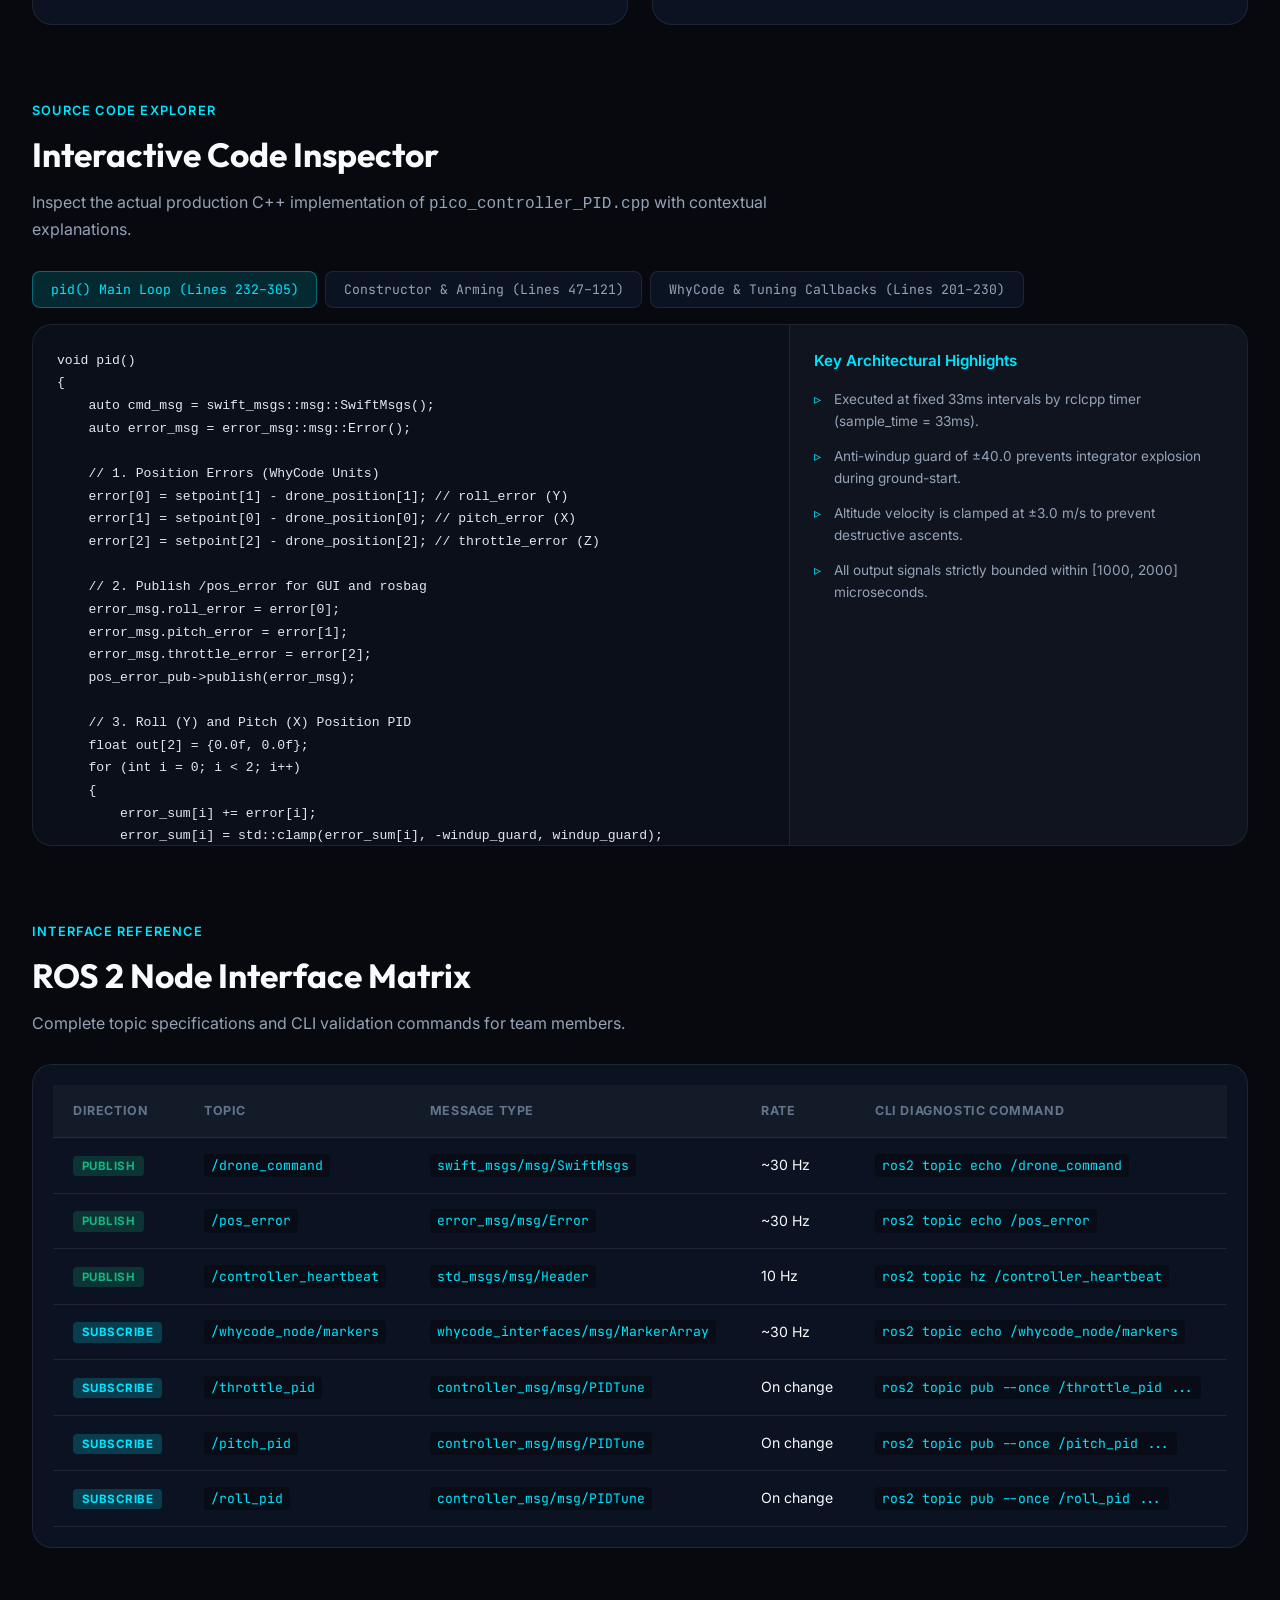
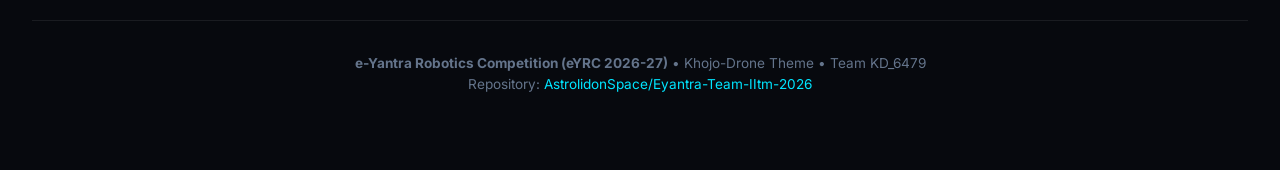
==== commit bfa8734e: "feat(task_2c): implement dynamic vision perception, optimal TSP path planning, interactive web explo" ====
--- a/docs/index.html
+++ b/docs/index.html
@@ -11,15 +11,22 @@
     <link rel="stylesheet" href="style.css">
 </head>
 <body>
+    <!-- Top Global Announcement Bar -->
+    <div class="top-announcement-bar">
+        <span>🚀 <strong>New in Task 2C</strong>: Interactive Vision Detection &amp; Shortest Path (TSP) Planner</span>
+        <a href="planner.html" class="banner-link">Launch Task 2C Path Planner Explorer &rarr;</a>
+    </div>
+
     <!-- Top Navigation -->
     <header class="navbar" id="main-nav">
         <div class="nav-brand">
             <span class="brand-badge">ROS 2 Humble</span>
-            <span class="brand-title">pico_controller_PID.cpp</span>
-            <span class="brand-sub">Khojo-Drone (KD_6479)</span>
+            <span class="brand-title">Khojo-Drone</span>
+            <span class="brand-sub">Team KD_6479</span>
         </div>
         <nav class="nav-links">
-            <a href="#overview" class="nav-link active">Overview</a>
+            <a href="index.html" class="nav-link active">Task 2A: Controller</a>
+            <a href="planner.html" class="nav-link nav-link-highlight">Task 2C: Path Planner</a>
             <a href="#simulator" class="nav-link">Live Simulator</a>
             <a href="#pipeline" class="nav-link">Control Pipeline</a>
             <a href="#cascaded" class="nav-link">Cascaded Z Loop</a>
--- a/docs/style.css
+++ b/docs/style.css
@@ -905,3 +905,636 @@
     .nav-links { gap: 1rem; flex-wrap: wrap; justify-content: center; }
     .hero-heading { font-size: 2rem; }
 }
+
+/* ========================================================
+   Task 2C: Planner & Vision Perception Styles
+   ======================================================== */
+
+.top-announcement-bar {
+    background: linear-gradient(90deg, rgba(6, 182, 212, 0.25), rgba(139, 92, 246, 0.25));
+    border-bottom: 1px solid rgba(0, 229, 255, 0.3);
+    padding: 0.5rem 1.5rem;
+    display: flex;
+    align-items: center;
+    justify-content: space-between;
+    font-size: 0.85rem;
+    color: var(--text-primary);
+}
+
+.banner-link {
+    color: var(--cyan);
+    text-decoration: none;
+    font-weight: 600;
+    transition: var(--transition);
+}
+
+.banner-link:hover {
+    color: #ffffff;
+    text-shadow: 0 0 8px var(--cyan-glow);
+}
+
+.nav-link-highlight {
+    background: rgba(0, 229, 255, 0.12);
+    border: 1px solid var(--cyan-glow);
+    border-radius: 6px;
+    padding: 0.35rem 0.75rem !important;
+    color: var(--cyan) !important;
+}
+
+.gradient-text {
+    background: linear-gradient(135deg, var(--cyan) 0%, var(--emerald) 50%, var(--purple) 100%);
+    -webkit-background-clip: text;
+    -webkit-text-fill-color: transparent;
+}
+
+/* Planner Layout */
+.planner-layout {
+    display: grid;
+    grid-template-columns: 1fr 400px;
+    gap: 1.5rem;
+    align-items: start;
+}
+
+.planner-canvas-card {
+    background: var(--bg-card);
+    border: 1px solid var(--border-card);
+    border-radius: var(--radius-lg);
+    padding: 1.25rem;
+    backdrop-filter: blur(16px);
+    box-shadow: 0 20px 40px rgba(0, 0, 0, 0.5);
+}
+
+.canvas-wrapper {
+    position: relative;
+    width: 100%;
+    background: #050b14;
+    border-radius: var(--radius-md);
+    overflow: hidden;
+    border: 1px solid rgba(255, 255, 255, 0.08);
+    box-shadow: inset 0 0 30px rgba(0, 0, 0, 0.8);
+    display: flex;
+    justify-content: center;
+}
+
+#arenaCanvas {
+    width: 100%;
+    max-width: 650px;
+    height: auto;
+    aspect-ratio: 1 / 1;
+    display: block;
+    cursor: crosshair;
+}
+
+.canvas-tooltip {
+    position: absolute;
+    pointer-events: none;
+    background: rgba(15, 23, 42, 0.95);
+    border: 1px solid var(--cyan);
+    box-shadow: 0 8px 24px rgba(0, 229, 255, 0.25);
+    border-radius: 8px;
+    padding: 0.45rem 0.75rem;
+    font-size: 0.78rem;
+    color: var(--text-primary);
+    z-index: 100;
+    transition: opacity 0.1s ease;
+}
+
+.canvas-tooltip.hidden {
+    opacity: 0;
+    visibility: hidden;
+}
+
+/* Playback Bar */
+.canvas-playback-bar {
+    margin-top: 1rem;
+    display: flex;
+    align-items: center;
+    justify-content: space-between;
+    flex-wrap: wrap;
+    gap: 1rem;
+    padding: 0.85rem 1rem;
+    background: rgba(0, 0, 0, 0.35);
+    border-radius: var(--radius-md);
+    border: 1px solid var(--border-card);
+}
+
+.playback-controls {
+    display: flex;
+    align-items: center;
+    gap: 0.5rem;
+}
+
+.speed-toggle {
+    display: flex;
+    align-items: center;
+    gap: 0.25rem;
+    margin-left: 0.75rem;
+    border-left: 1px solid var(--border-card);
+    padding-left: 0.75rem;
+}
+
+.speed-lbl {
+    font-size: 0.75rem;
+    color: var(--text-muted);
+}
+
+.btn-speed {
+    background: rgba(255, 255, 255, 0.05);
+    border: 1px solid var(--border-card);
+    color: var(--text-secondary);
+    font-size: 0.75rem;
+    font-weight: 600;
+    padding: 0.2rem 0.5rem;
+    border-radius: 4px;
+    cursor: pointer;
+    transition: var(--transition);
+}
+
+.btn-speed.active, .btn-speed:hover {
+    background: var(--cyan);
+    color: #000;
+    border-color: var(--cyan);
+}
+
+.flight-hud {
+    display: flex;
+    align-items: center;
+    gap: 1.25rem;
+}
+
+.hud-item {
+    display: flex;
+    flex-direction: column;
+}
+
+.hud-label {
+    font-size: 0.68rem;
+    text-transform: uppercase;
+    color: var(--text-muted);
+    letter-spacing: 0.5px;
+}
+
+.hud-val {
+    font-family: 'JetBrains Mono', monospace;
+    font-size: 0.95rem;
+    font-weight: 600;
+}
+
+/* Planner Sidebar */
+.planner-control-sidebar {
+    display: flex;
+    flex-direction: column;
+    gap: 1.25rem;
+}
+
+.config-card {
+    background: var(--bg-card);
+    border: 1px solid var(--border-card);
+    border-radius: var(--radius-lg);
+    padding: 1.25rem;
+    backdrop-filter: blur(16px);
+}
+
+.card-title {
+    font-size: 1.1rem;
+    font-weight: 700;
+    color: var(--text-primary);
+    margin-bottom: 0.35rem;
+}
+
+.card-desc {
+    font-size: 0.8rem;
+    color: var(--text-secondary);
+    margin-bottom: 0.85rem;
+}
+
+/* Preset Buttons */
+.preset-buttons {
+    display: flex;
+    flex-direction: column;
+    gap: 0.5rem;
+}
+
+.btn-preset {
+    background: rgba(255, 255, 255, 0.03);
+    border: 1px solid var(--border-card);
+    border-radius: var(--radius-sm);
+    padding: 0.65rem 0.85rem;
+    text-align: left;
+    cursor: pointer;
+    display: flex;
+    flex-direction: column;
+    gap: 0.15rem;
+    transition: var(--transition);
+}
+
+.btn-preset strong {
+    font-size: 0.85rem;
+    color: var(--text-primary);
+}
+
+.btn-preset span {
+    font-size: 0.72rem;
+    font-family: 'JetBrains Mono', monospace;
+    color: var(--cyan);
+}
+
+.btn-preset:hover, .btn-preset.active {
+    background: rgba(0, 229, 255, 0.1);
+    border-color: var(--cyan-glow);
+    box-shadow: 0 4px 16px rgba(0, 229, 255, 0.15);
+}
+
+.btn-preset.active strong {
+    color: var(--cyan);
+}
+
+/* Algorithm Option Radio Cards */
+.algorithm-options {
+    display: flex;
+    flex-direction: column;
+    gap: 0.65rem;
+}
+
+.algo-radio-card {
+    background: rgba(255, 255, 255, 0.03);
+    border: 1px solid var(--border-card);
+    border-radius: var(--radius-md);
+    padding: 0.75rem 0.85rem;
+    cursor: pointer;
+    display: flex;
+    gap: 0.75rem;
+    align-items: flex-start;
+    transition: var(--transition);
+}
+
+.algo-radio-card input {
+    margin-top: 0.25rem;
+}
+
+.algo-name {
+    font-weight: 700;
+    font-size: 0.88rem;
+    margin-bottom: 0.2rem;
+}
+
+.algo-desc {
+    font-size: 0.75rem;
+    color: var(--text-secondary);
+    line-height: 1.4;
+    margin-bottom: 0.4rem;
+}
+
+.algo-badge {
+    font-family: 'JetBrains Mono', monospace;
+    font-size: 0.8rem;
+    font-weight: 700;
+}
+
+.algo-radio-card.active {
+    background: rgba(16, 185, 129, 0.08);
+    border-color: rgba(16, 185, 129, 0.4);
+    box-shadow: 0 4px 20px rgba(16, 185, 129, 0.15);
+}
+
+#label-greedy.active {
+    background: rgba(245, 158, 11, 0.08);
+    border-color: rgba(245, 158, 11, 0.4);
+    box-shadow: 0 4px 20px rgba(245, 158, 11, 0.15);
+}
+
+/* Savings Box */
+.savings-box {
+    margin-top: 0.85rem;
+    background: rgba(16, 185, 129, 0.12);
+    border: 1px solid rgba(16, 185, 129, 0.35);
+    border-radius: var(--radius-md);
+    padding: 0.75rem;
+    display: flex;
+    gap: 0.65rem;
+    align-items: center;
+}
+
+.savings-icon {
+    font-size: 1.3rem;
+}
+
+.savings-text {
+    display: flex;
+    flex-direction: column;
+}
+
+.savings-text strong {
+    font-size: 0.85rem;
+    color: var(--emerald);
+}
+
+.savings-text span {
+    font-size: 0.72rem;
+    color: var(--text-secondary);
+    line-height: 1.4;
+}
+
+/* Route Table */
+.route-table-wrapper {
+    overflow-x: auto;
+}
+
+.route-table {
+    width: 100%;
+    border-collapse: collapse;
+    font-size: 0.8rem;
+}
+
+.route-table th {
+    text-align: left;
+    padding: 0.5rem;
+    color: var(--text-muted);
+    font-size: 0.7rem;
+    text-transform: uppercase;
+    border-bottom: 1px solid var(--border-card);
+}
+
+.route-table td {
+    padding: 0.55rem 0.5rem;
+    border-bottom: 1px solid rgba(255, 255, 255, 0.04);
+}
+
+/* Steps Grid */
+.steps-grid {
+    display: grid;
+    grid-template-columns: repeat(auto-fit, minmax(260px, 1fr));
+    gap: 1.25rem;
+    margin-top: 1.5rem;
+}
+
+.step-card {
+    background: var(--bg-card);
+    border: 1px solid var(--border-card);
+    border-radius: var(--radius-lg);
+    padding: 1.5rem;
+    position: relative;
+    display: flex;
+    flex-direction: column;
+    gap: 0.75rem;
+    transition: var(--transition);
+}
+
+.step-card:hover {
+    border-color: var(--cyan-glow);
+    transform: translateY(-3px);
+    box-shadow: 0 12px 30px rgba(0, 229, 255, 0.12);
+}
+
+.step-badge {
+    position: absolute;
+    top: 1rem;
+    right: 1rem;
+    font-family: 'JetBrains Mono', monospace;
+    font-size: 0.7rem;
+    font-weight: 700;
+    color: var(--text-muted);
+}
+
+.step-icon {
+    font-size: 2rem;
+}
+
+.step-card h3 {
+    font-size: 1.15rem;
+    color: var(--text-primary);
+}
+
+.step-card p {
+    font-size: 0.85rem;
+    color: var(--text-secondary);
+    line-height: 1.6;
+}
+
+.code-pill {
+    margin-top: auto;
+    font-family: 'JetBrains Mono', monospace;
+    font-size: 0.75rem;
+    background: rgba(0, 0, 0, 0.4);
+    border: 1px solid rgba(255, 255, 255, 0.08);
+    padding: 0.4rem 0.65rem;
+    border-radius: 6px;
+    color: var(--cyan);
+}
+
+/* Showdown Grid */
+.showdown-grid {
+    display: grid;
+    grid-template-columns: 1fr 1fr;
+    gap: 1.5rem;
+    margin-top: 1.5rem;
+}
+
+.showdown-card {
+    background: var(--bg-card);
+    border-radius: var(--radius-lg);
+    padding: 1.5rem;
+    border: 1px solid var(--border-card);
+}
+
+.showdown-bad {
+    border-color: rgba(245, 158, 11, 0.3);
+}
+
+.showdown-good {
+    border-color: rgba(16, 185, 129, 0.35);
+    background: linear-gradient(180deg, rgba(16, 185, 129, 0.05) 0%, var(--bg-card) 100%);
+}
+
+.showdown-badge {
+    font-family: 'JetBrains Mono', monospace;
+    font-size: 0.75rem;
+    font-weight: 700;
+    text-transform: uppercase;
+    letter-spacing: 0.5px;
+}
+
+.showdown-header h3 {
+    font-size: 1.25rem;
+    margin-top: 0.35rem;
+    margin-bottom: 0.75rem;
+}
+
+.showdown-summary {
+    font-size: 0.88rem;
+    color: var(--text-secondary);
+    margin-bottom: 1rem;
+}
+
+.pitfall-box, .advantage-box {
+    background: rgba(0, 0, 0, 0.35);
+    border-radius: var(--radius-md);
+    padding: 1rem;
+    font-size: 0.82rem;
+    line-height: 1.6;
+    margin-bottom: 1rem;
+}
+
+.pitfall-list, .advantage-list {
+    margin-top: 0.5rem;
+    padding-left: 1.25rem;
+    color: var(--text-secondary);
+}
+
+.showdown-metric {
+    font-family: 'JetBrains Mono', monospace;
+    font-size: 1.05rem;
+    display: flex;
+    justify-content: space-between;
+    align-items: center;
+    border-top: 1px solid var(--border-card);
+    padding-top: 0.75rem;
+}
+
+/* Permutations Table Card */
+.table-card {
+    background: var(--bg-card);
+    border: 1px solid var(--border-card);
+    border-radius: var(--radius-lg);
+    padding: 1.25rem;
+    backdrop-filter: blur(16px);
+}
+
+.table-controls {
+    display: flex;
+    justify-content: space-between;
+    align-items: center;
+    margin-bottom: 1rem;
+    gap: 1rem;
+}
+
+.input-search {
+    background: rgba(0, 0, 0, 0.4);
+    border: 1px solid var(--border-card);
+    color: var(--text-primary);
+    padding: 0.5rem 0.85rem;
+    border-radius: 8px;
+    font-size: 0.85rem;
+    outline: none;
+    width: 280px;
+    transition: var(--transition);
+}
+
+.input-search:focus {
+    border-color: var(--cyan);
+    box-shadow: 0 0 12px var(--cyan-glow);
+}
+
+.table-count {
+    font-size: 0.8rem;
+    color: var(--text-muted);
+}
+
+.table-scroll-wrapper {
+    max-height: 420px;
+    overflow-y: auto;
+}
+
+.perm-table {
+    width: 100%;
+    border-collapse: collapse;
+    font-size: 0.82rem;
+}
+
+.perm-table th {
+    position: sticky;
+    top: 0;
+    background: #0d1424;
+    text-align: left;
+    padding: 0.65rem 0.75rem;
+    color: var(--text-muted);
+    font-size: 0.72rem;
+    text-transform: uppercase;
+    border-bottom: 1px solid var(--border-card);
+    z-index: 10;
+}
+
+.perm-table td {
+    padding: 0.65rem 0.75rem;
+    border-bottom: 1px solid rgba(255, 255, 255, 0.04);
+}
+
+.perm-row {
+    cursor: pointer;
+    transition: var(--transition);
+}
+
+.perm-row:hover {
+    background: rgba(0, 229, 255, 0.07);
+}
+
+.perm-row.row-best {
+    background: rgba(16, 185, 129, 0.08);
+}
+
+.perm-row.row-active {
+    background: rgba(0, 229, 255, 0.16) !important;
+    border-left: 3px solid var(--cyan);
+}
+
+/* Math Cards */
+.math-grid {
+    display: grid;
+    grid-template-columns: 1fr 1fr;
+    gap: 1.5rem;
+    margin-top: 1.5rem;
+}
+
+.math-card {
+    background: var(--bg-card);
+    border: 1px solid var(--border-card);
+    border-radius: var(--radius-lg);
+    padding: 1.5rem;
+}
+
+.math-card h3 {
+    font-size: 1.15rem;
+    color: var(--text-primary);
+    margin-bottom: 0.75rem;
+}
+
+.math-card p {
+    font-size: 0.85rem;
+    color: var(--text-secondary);
+    line-height: 1.6;
+}
+
+.math-formula {
+    background: rgba(0, 0, 0, 0.4);
+    border: 1px solid rgba(255, 255, 255, 0.08);
+    border-radius: var(--radius-sm);
+    padding: 0.85rem;
+    margin: 0.85rem 0;
+    font-family: 'JetBrains Mono', monospace;
+    font-size: 0.9rem;
+    color: var(--cyan);
+    text-align: center;
+}
+
+.math-bullet-list {
+    margin-top: 0.65rem;
+    padding-left: 1.25rem;
+    color: var(--text-secondary);
+    font-size: 0.85rem;
+    line-height: 1.6;
+}
+
+/* General Badges */
+.badge-cyan { background: rgba(0, 229, 255, 0.15); color: var(--cyan); }
+.badge-emerald { background: rgba(16, 185, 129, 0.18); color: var(--emerald); }
+.badge-amber { background: rgba(245, 158, 11, 0.18); color: var(--amber); }
+.badge-muted { background: rgba(255, 255, 255, 0.06); color: var(--text-muted); }
+
+.pulse-emerald { background: var(--emerald); box-shadow: 0 0 10px var(--emerald); }
+
+@media (max-width: 1024px) {
+    .planner-layout { grid-template-columns: 1fr; }
+    .showdown-grid { grid-template-columns: 1fr; }
+    .math-grid { grid-template-columns: 1fr; }
+}
+
